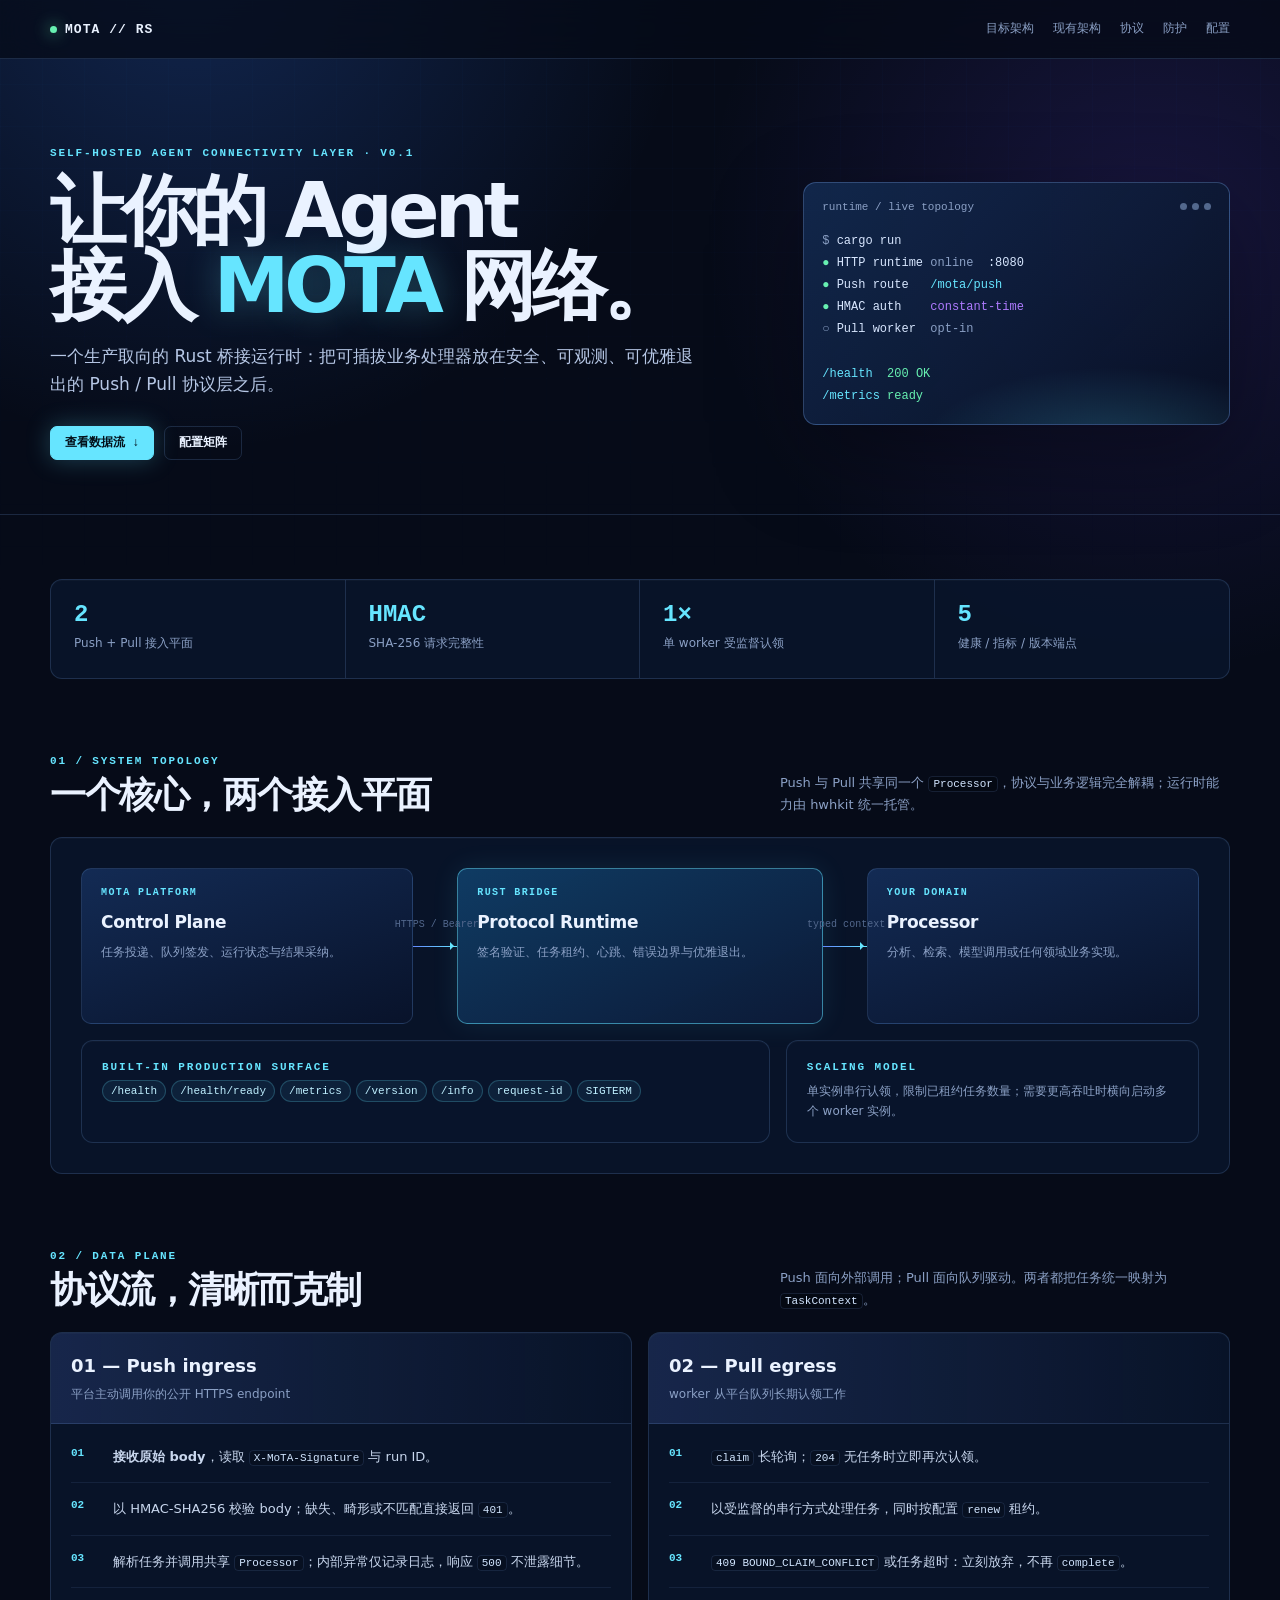
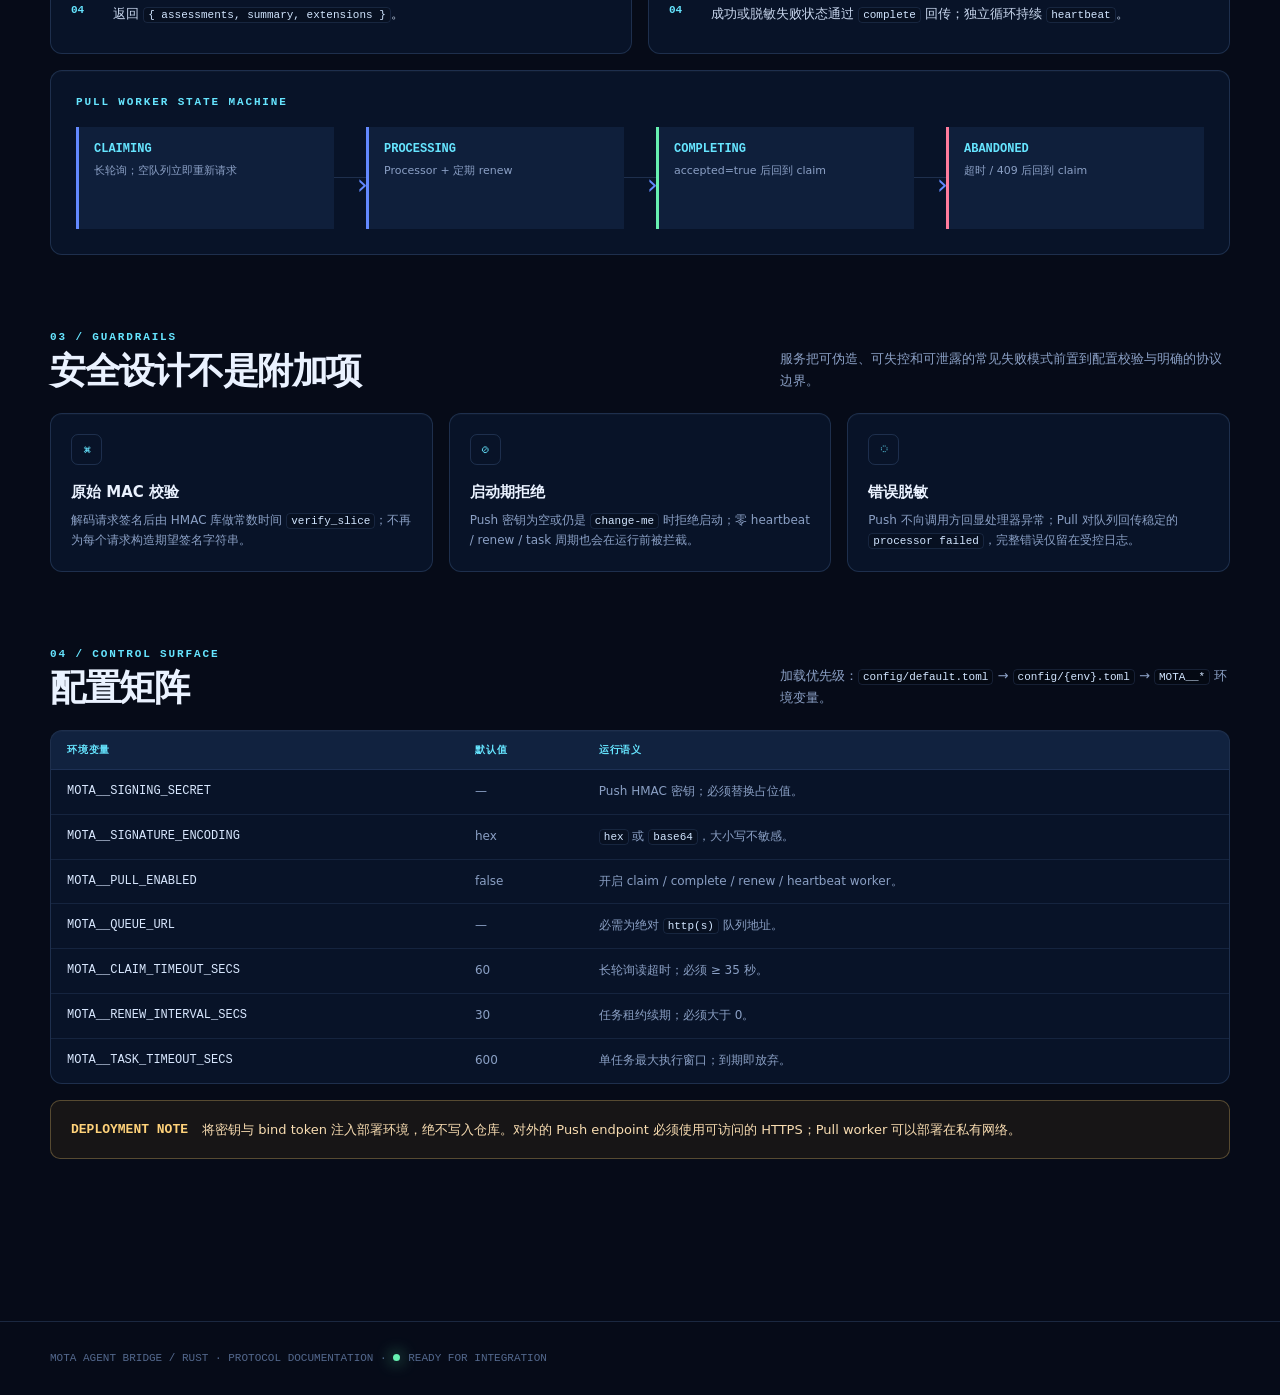
==== doc/index.html @ eec306c1 "Initial commit: mota-agent-server-go port from Rust Complete Go port of mota-agent-server-rs: MOTA p" ====
<!doctype html>
<html lang="zh-CN">
<head>
  <meta charset="utf-8">
  <meta name="viewport" content="width=device-width, initial-scale=1">
  <meta name="theme-color" content="#060b18">
  <title>MOTA Agent Bridge · Rust Runtime</title>
  <style>
    :root { --ink:#eaf2ff; --muted:#8ba0c5; --line:rgba(115,158,225,.20); --cyan:#66e5ff; --blue:#6389ff; --violet:#af7bff; --green:#67f0b1; --amber:#ffd27a; --danger:#ff7b9c; --panel:rgba(10,22,46,.78); }
    * { box-sizing:border-box; } html { scroll-behavior:smooth; }
    body { margin:0; color:var(--ink); background:#060b18; font:15px/1.65 Inter,ui-sans-serif,system-ui,-apple-system,BlinkMacSystemFont,"PingFang SC","Microsoft YaHei",sans-serif; overflow-x:hidden; }
    body::before { content:""; position:fixed; inset:0; z-index:-2; background:radial-gradient(circle at 15% -5%,rgba(54,124,255,.24),transparent 31rem),radial-gradient(circle at 90% 25%,rgba(114,74,255,.16),transparent 28rem),#060b18; }
    body::after { content:""; position:fixed; inset:0; z-index:-1; opacity:.32; pointer-events:none; background-image:linear-gradient(rgba(89,151,255,.08) 1px,transparent 1px),linear-gradient(90deg,rgba(89,151,255,.08) 1px,transparent 1px); background-size:42px 42px; mask-image:linear-gradient(to bottom,black,transparent 76%); }
    .wrap { width:min(1180px,calc(100% - 40px)); margin:auto; } a { color:inherit; } .eyebrow { color:var(--cyan); font:700 11px/1.2 ui-monospace,SFMono-Regular,Menlo,monospace; letter-spacing:.17em; text-transform:uppercase; }
    .dot { display:inline-block; width:7px; height:7px; margin-right:8px; border-radius:50%; background:var(--green); box-shadow:0 0 16px var(--green); }
    nav { position:sticky; z-index:8; top:0; background:rgba(6,11,24,.76); backdrop-filter:blur(18px); border-bottom:1px solid var(--line); } nav .wrap { min-height:58px; display:flex; align-items:center; justify-content:space-between; gap:20px; }
    .brand { font:800 13px/1 ui-monospace,SFMono-Regular,Menlo,monospace; letter-spacing:.08em; text-decoration:none; } .nav-links { display:flex; gap:19px; color:var(--muted); font-size:12px; } .nav-links a { text-decoration:none; } .nav-links a:hover { color:var(--cyan); }
    header { padding:88px 0 54px; border-bottom:1px solid var(--line); } .hero { display:grid; grid-template-columns:1.25fr .75fr; gap:42px; align-items:center; }
    h1 { margin:13px 0 18px; max-width:770px; font-size:clamp(42px,6.3vw,76px); line-height:.99; letter-spacing:-.065em; } h1 em { font-style:normal; color:var(--cyan); text-shadow:0 0 34px rgba(102,229,255,.28); }
    .lede { max-width:650px; margin:0; color:#b6c7e5; font-size:17px; } .hero-actions { display:flex; flex-wrap:wrap; gap:10px; margin-top:28px; }
    .button { border:1px solid var(--line); border-radius:7px; padding:10px 14px; font:700 12px/1 ui-monospace,monospace; text-decoration:none; } .button.primary { color:#03101a; background:var(--cyan); border-color:var(--cyan); box-shadow:0 0 25px rgba(102,229,255,.26); }
    .terminal { position:relative; padding:18px 18px 15px; overflow:hidden; background:linear-gradient(135deg,rgba(19,43,82,.86),rgba(8,16,35,.84)); border:1px solid rgba(126,178,255,.31); border-radius:13px; box-shadow:0 30px 90px rgba(0,0,0,.35); } .terminal::after { content:""; position:absolute; inset:auto -20% -45% 25%; height:170px; background:radial-gradient(ellipse,rgba(80,224,255,.20),transparent 67%); }
    .term-head { display:flex; justify-content:space-between; color:var(--muted); font:11px ui-monospace,monospace; } .lights i { display:inline-block; width:7px; height:7px; margin-left:5px; border-radius:50%; background:#53688d; }
    pre { position:relative; z-index:1; margin:17px 0 2px; overflow:auto; color:#d8e7ff; font:12px/1.85 ui-monospace,SFMono-Regular,Menlo,Consolas,monospace; } .cyan{color:var(--cyan)} .green{color:var(--green)} .violet{color:var(--violet)} .muted{color:var(--muted)}
    main { padding:64px 0 86px; } section { scroll-margin-top:85px; margin-bottom:76px; } .section-head { display:flex; align-items:end; justify-content:space-between; gap:20px; margin-bottom:22px; } h2 { margin:7px 0 0; font-size:clamp(25px,3vw,36px); letter-spacing:-.04em; line-height:1.12; } .section-head p { max-width:450px; margin:0; color:var(--muted); font-size:13px; }
    .panel { background:var(--panel); border:1px solid var(--line); border-radius:12px; box-shadow:inset 0 1px rgba(255,255,255,.025); } .stats { display:grid; grid-template-columns:repeat(4,1fr); overflow:hidden; } .stat { padding:23px; border-right:1px solid var(--line); } .stat:last-child{border:0} .stat b { display:block; margin-bottom:3px; font:750 24px/1 ui-monospace,monospace; color:var(--cyan); } .stat span { color:var(--muted); font-size:12px; }
    .topology { padding:30px; } .topology-grid { display:grid; grid-template-columns:1fr 44px 1.1fr 44px 1fr; align-items:center; } .node { min-height:156px; padding:19px; border:1px solid var(--line); border-radius:10px; background:linear-gradient(160deg,rgba(26,58,109,.65),rgba(10,21,45,.65)); } .node.core { border-color:rgba(102,229,255,.48); background:linear-gradient(155deg,rgba(20,83,132,.65),rgba(14,29,62,.7)); box-shadow:0 0 28px rgba(102,229,255,.09); } .node-label { color:var(--cyan); font:700 10px/1 ui-monospace,monospace; letter-spacing:.14em; } .node h3 { margin:10px 0 7px; font-size:17px; letter-spacing:-.02em; } .node p { margin:0; color:var(--muted); font-size:12px; }
    .flow { position:relative; height:1px; background:linear-gradient(to right,var(--blue),var(--cyan)); } .flow::after { content:""; position:absolute; right:-1px; top:-4px; border:4px solid transparent; border-left-color:var(--cyan); } .flow small { position:absolute; top:-27px; width:180px; text-align:center; transform:translateX(-37%); color:#53688d; font:10px ui-monospace,monospace; }
    .runtime { display:grid; grid-template-columns:1.25fr .75fr; gap:16px; margin-top:16px; } .runtime .panel { padding:20px; } .chip { display:inline-block; margin:6px 5px 0 0; border:1px solid rgba(102,229,255,.22); border-radius:100px; padding:4px 8px; color:#bfefff; background:rgba(53,127,160,.13); font:11px ui-monospace,monospace; }
    .protocol-grid { display:grid; grid-template-columns:repeat(2,1fr); gap:16px; } .protocol { overflow:hidden; } .protocol-header { padding:18px 20px; border-bottom:1px solid var(--line); background:linear-gradient(90deg,rgba(99,137,255,.16),transparent); } .protocol-header h3 { margin:0; font-size:18px; } .protocol-header p { margin:4px 0 0; color:var(--muted); font-size:12px; } .steps { margin:0; padding:7px 20px 13px; list-style:none; counter-reset:item; } .steps li { position:relative; padding:15px 0 15px 42px; border-bottom:1px solid rgba(115,158,225,.11); color:#c9d7ee; font-size:13px; } .steps li:last-child{border-bottom:0} .steps li::before { content:counter(item,decimal-leading-zero); counter-increment:item; position:absolute; left:0; top:16px; color:var(--cyan); font:700 11px ui-monospace,monospace; }
    code { border:1px solid rgba(115,158,225,.16); border-radius:4px; padding:1px 4px; color:#d2e6ff; background:rgba(0,0,0,.18); font:11px ui-monospace,monospace; }
    .state-board { padding:25px; } .state-track { display:grid; grid-template-columns:1fr 32px 1fr 32px 1fr 32px 1fr; align-items:center; } .state { min-height:102px; padding:15px; border-left:3px solid var(--blue); background:rgba(25,46,83,.46); } .state.danger{border-color:var(--danger)} .state.success{border-color:var(--green)} .state b { display:block; font:700 12px ui-monospace,monospace; color:var(--cyan); } .state span { display:block; margin-top:6px; color:var(--muted); font-size:11px; } .state-arrow { height:1px; background:var(--line); position:relative; } .state-arrow::after { content:"›"; position:absolute; right:-2px; top:-15px; color:var(--blue); font-size:28px; }
    .security { display:grid; grid-template-columns:repeat(3,1fr); gap:16px; } .security .panel{padding:20px} .icon { width:31px; height:31px; display:grid; place-items:center; margin-bottom:15px; border:1px solid var(--line); border-radius:7px; color:var(--cyan); font:15px ui-monospace,monospace; } .security h3 { margin:0 0 6px; font-size:15px; } .security p { margin:0; color:var(--muted); font-size:12px; }
    .config { overflow:hidden; } table { width:100%; border-collapse:collapse; font-size:12px; } th { color:var(--cyan); background:rgba(79,128,219,.13); font:700 10px ui-monospace,monospace; letter-spacing:.08em; text-align:left; } th,td { padding:12px 16px; border-bottom:1px solid rgba(115,158,225,.12); vertical-align:top; } td { color:var(--muted); } td:first-child { color:#d9e8ff; font-family:ui-monospace,monospace; } tr:last-child td{border-bottom:0}
    .callout { display:flex; gap:14px; padding:18px 20px; border:1px solid rgba(255,210,122,.28); border-radius:10px; color:#f9ddb2; background:rgba(122,81,16,.15); font-size:13px; } .callout b { color:var(--amber); font-family:ui-monospace,monospace; white-space:nowrap; } footer { padding:30px 0; border-top:1px solid var(--line); color:#53688d; font:11px ui-monospace,monospace; }
    @media (max-width:760px) { .wrap{width:min(100% - 28px,1180px)} .nav-links{display:none} header{padding:60px 0 42px} .hero,.runtime,.protocol-grid{grid-template-columns:1fr} .stats{grid-template-columns:1fr 1fr} .stat:nth-child(2){border-right:0}.stat:nth-child(-n+2){border-bottom:1px solid var(--line)} .topology-grid{grid-template-columns:1fr;gap:20px}.flow{width:1px;height:25px;margin:-20px auto;background:linear-gradient(var(--blue),var(--cyan))}.flow::after{top:auto;bottom:-1px;right:-4px;border:4px solid transparent;border-top-color:var(--cyan)}.flow small{display:none}.state-track{grid-template-columns:1fr;gap:9px}.state-arrow{width:1px;height:20px;margin:-9px auto}.state-arrow::after{right:-8px;top:7px;transform:rotate(90deg)}.security{grid-template-columns:1fr}.section-head{display:block}.section-head p{margin-top:12px}.config{overflow-x:auto}table{min-width:720px} }
  </style>
</head>
<body>
  <nav><div class="wrap"><a class="brand" href="#top"><span class="dot"></span>MOTA // RS</a><div class="nav-links"><a href="architecture.html">目标架构</a><a href="#architecture">现有架构</a><a href="#protocol">协议</a><a href="#security">防护</a><a href="#config">配置</a></div></div></nav>
  <header id="top"><div class="wrap hero">
    <div><div class="eyebrow">Self-hosted agent connectivity layer · v0.1</div><h1>让你的 Agent<br>接入 <em>MOTA</em> 网络。</h1><p class="lede">一个生产取向的 Rust 桥接运行时：把可插拔业务处理器放在安全、可观测、可优雅退出的 Push / Pull 协议层之后。</p><div class="hero-actions"><a class="button primary" href="#protocol">查看数据流 ↓</a><a class="button" href="#config">配置矩阵</a></div></div>
    <aside class="terminal"><div class="term-head"><span>runtime / live topology</span><span class="lights"><i></i><i></i><i></i></span></div><pre><span class="muted">$</span> cargo run
<span class="green">●</span> HTTP runtime <span class="muted">online</span>  :8080
<span class="green">●</span> Push route   <span class="cyan">/mota/push</span>
<span class="green">●</span> HMAC auth    <span class="violet">constant-time</span>
<span class="muted">○</span> Pull worker  <span class="muted">opt-in</span>

<span class="cyan">/health</span>  <span class="green">200 OK</span>
<span class="cyan">/metrics</span> <span class="green">ready</span></pre></aside>
  </div></header>
  <main class="wrap">
    <section aria-label="Runtime facts"><div class="panel stats"><div class="stat"><b>2</b><span>Push + Pull 接入平面</span></div><div class="stat"><b>HMAC</b><span>SHA-256 请求完整性</span></div><div class="stat"><b>1×</b><span>单 worker 受监督认领</span></div><div class="stat"><b>5</b><span>健康 / 指标 / 版本端点</span></div></div></section>
    <section id="architecture"><div class="section-head"><div><div class="eyebrow">01 / System topology</div><h2>一个核心，两个接入平面</h2></div><p>Push 与 Pull 共享同一个 <code>Processor</code>，协议与业务逻辑完全解耦；运行时能力由 hwhkit 统一托管。</p></div>
      <div class="panel topology"><div class="topology-grid">
        <div class="node"><div class="node-label">MOTA PLATFORM</div><h3>Control Plane</h3><p>任务投递、队列签发、运行状态与结果采纳。</p></div><div class="flow"><small>HTTPS / Bearer</small></div>
        <div class="node core"><div class="node-label">RUST BRIDGE</div><h3>Protocol Runtime</h3><p>签名验证、任务租约、心跳、错误边界与优雅退出。</p></div><div class="flow"><small>typed context</small></div>
        <div class="node"><div class="node-label">YOUR DOMAIN</div><h3>Processor</h3><p>分析、检索、模型调用或任何领域业务实现。</p></div>
      </div><div class="runtime"><div class="panel"><div class="eyebrow">Built-in production surface</div><div><span class="chip">/health</span><span class="chip">/health/ready</span><span class="chip">/metrics</span><span class="chip">/version</span><span class="chip">/info</span><span class="chip">request-id</span><span class="chip">SIGTERM</span></div></div><div class="panel"><div class="eyebrow">Scaling model</div><p style="margin:8px 0 0;color:var(--muted);font-size:12px">单实例串行认领，限制已租约任务数量；需要更高吞吐时横向启动多个 worker 实例。</p></div></div>
      </div>
    </section>
    <section id="protocol"><div class="section-head"><div><div class="eyebrow">02 / Data plane</div><h2>协议流，清晰而克制</h2></div><p>Push 面向外部调用；Pull 面向队列驱动。两者都把任务统一映射为 <code>TaskContext</code>。</p></div>
      <div class="protocol-grid"><article class="panel protocol"><div class="protocol-header"><h3>01 — Push ingress</h3><p>平台主动调用你的公开 HTTPS endpoint</p></div><ol class="steps"><li><b>接收原始 body</b>，读取 <code>X-MoTA-Signature</code> 与 run ID。</li><li>以 HMAC-SHA256 校验 body；缺失、畸形或不匹配直接返回 <code>401</code>。</li><li>解析任务并调用共享 <code>Processor</code>；内部异常仅记录日志，响应 <code>500</code> 不泄露细节。</li><li>返回 <code>{ assessments, summary, extensions }</code>。</li></ol></article>
      <article class="panel protocol"><div class="protocol-header"><h3>02 — Pull egress</h3><p>worker 从平台队列长期认领工作</p></div><ol class="steps"><li><code>claim</code> 长轮询；<code>204</code> 无任务时立即再次认领。</li><li>以受监督的串行方式处理任务，同时按配置 <code>renew</code> 租约。</li><li><code>409 BOUND_CLAIM_CONFLICT</code> 或任务超时：立刻放弃，不再 <code>complete</code>。</li><li>成功或脱敏失败状态通过 <code>complete</code> 回传；独立循环持续 <code>heartbeat</code>。</li></ol></article></div>
      <div class="panel state-board" style="margin-top:16px"><div class="eyebrow" style="margin-bottom:18px">Pull worker state machine</div><div class="state-track"><div class="state"><b>CLAIMING</b><span>长轮询；空队列立即重新请求</span></div><div class="state-arrow"></div><div class="state"><b>PROCESSING</b><span>Processor + 定期 renew</span></div><div class="state-arrow"></div><div class="state success"><b>COMPLETING</b><span>accepted=true 后回到 claim</span></div><div class="state-arrow"></div><div class="state danger"><b>ABANDONED</b><span>超时 / 409 后回到 claim</span></div></div></div>
    </section>
    <section id="security"><div class="section-head"><div><div class="eyebrow">03 / Guardrails</div><h2>安全设计不是附加项</h2></div><p>服务把可伪造、可失控和可泄露的常见失败模式前置到配置校验与明确的协议边界。</p></div><div class="security"><article class="panel"><div class="icon">⌘</div><h3>原始 MAC 校验</h3><p>解码请求签名后由 HMAC 库做常数时间 <code>verify_slice</code>；不再为每个请求构造期望签名字符串。</p></article><article class="panel"><div class="icon">⊘</div><h3>启动期拒绝</h3><p>Push 密钥为空或仍是 <code>change-me</code> 时拒绝启动；零 heartbeat / renew / task 周期也会在运行前被拦截。</p></article><article class="panel"><div class="icon">◌</div><h3>错误脱敏</h3><p>Push 不向调用方回显处理器异常；Pull 对队列回传稳定的 <code>processor failed</code>，完整错误仅留在受控日志。</p></article></div></section>
    <section id="config"><div class="section-head"><div><div class="eyebrow">04 / Control surface</div><h2>配置矩阵</h2></div><p>加载优先级：<code>config/default.toml</code> → <code>config/{env}.toml</code> → <code>MOTA__*</code> 环境变量。</p></div><div class="panel config"><table><thead><tr><th>环境变量</th><th>默认值</th><th>运行语义</th></tr></thead><tbody><tr><td>MOTA__SIGNING_SECRET</td><td>—</td><td>Push HMAC 密钥；必须替换占位值。</td></tr><tr><td>MOTA__SIGNATURE_ENCODING</td><td>hex</td><td><code>hex</code> 或 <code>base64</code>，大小写不敏感。</td></tr><tr><td>MOTA__PULL_ENABLED</td><td>false</td><td>开启 claim / complete / renew / heartbeat worker。</td></tr><tr><td>MOTA__QUEUE_URL</td><td>—</td><td>必需为绝对 <code>http(s)</code> 队列地址。</td></tr><tr><td>MOTA__CLAIM_TIMEOUT_SECS</td><td>60</td><td>长轮询读超时；必须 ≥ 35 秒。</td></tr><tr><td>MOTA__RENEW_INTERVAL_SECS</td><td>30</td><td>任务租约续期；必须大于 0。</td></tr><tr><td>MOTA__TASK_TIMEOUT_SECS</td><td>600</td><td>单任务最大执行窗口；到期即放弃。</td></tr></tbody></table></div><div class="callout" style="margin-top:16px"><b>DEPLOYMENT NOTE</b><span>将密钥与 bind token 注入部署环境，绝不写入仓库。对外的 Push endpoint 必须使用可访问的 HTTPS；Pull worker 可以部署在私有网络。</span></div></section>
  </main>
  <footer><div class="wrap">MOTA AGENT BRIDGE / RUST · PROTOCOL DOCUMENTATION · <span class="dot"></span>READY FOR INTEGRATION</div></footer>
</body>
</html>
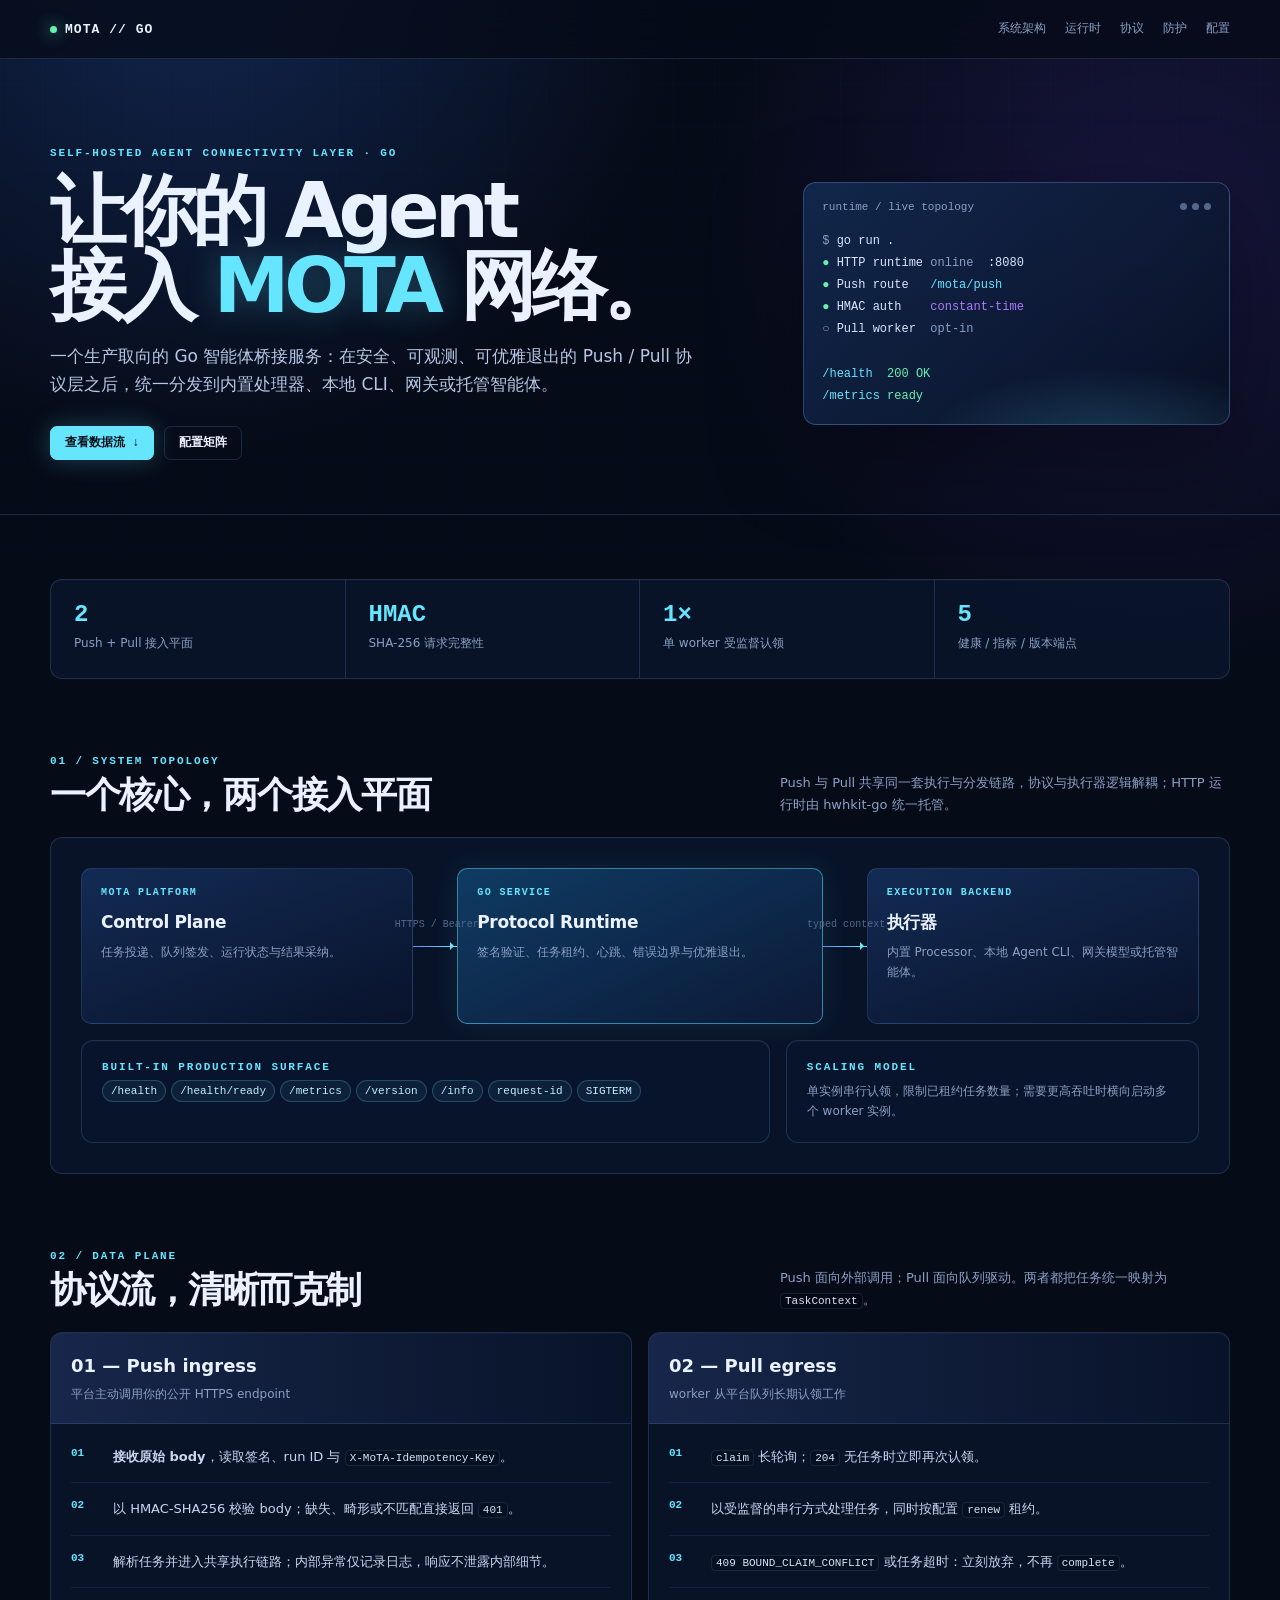
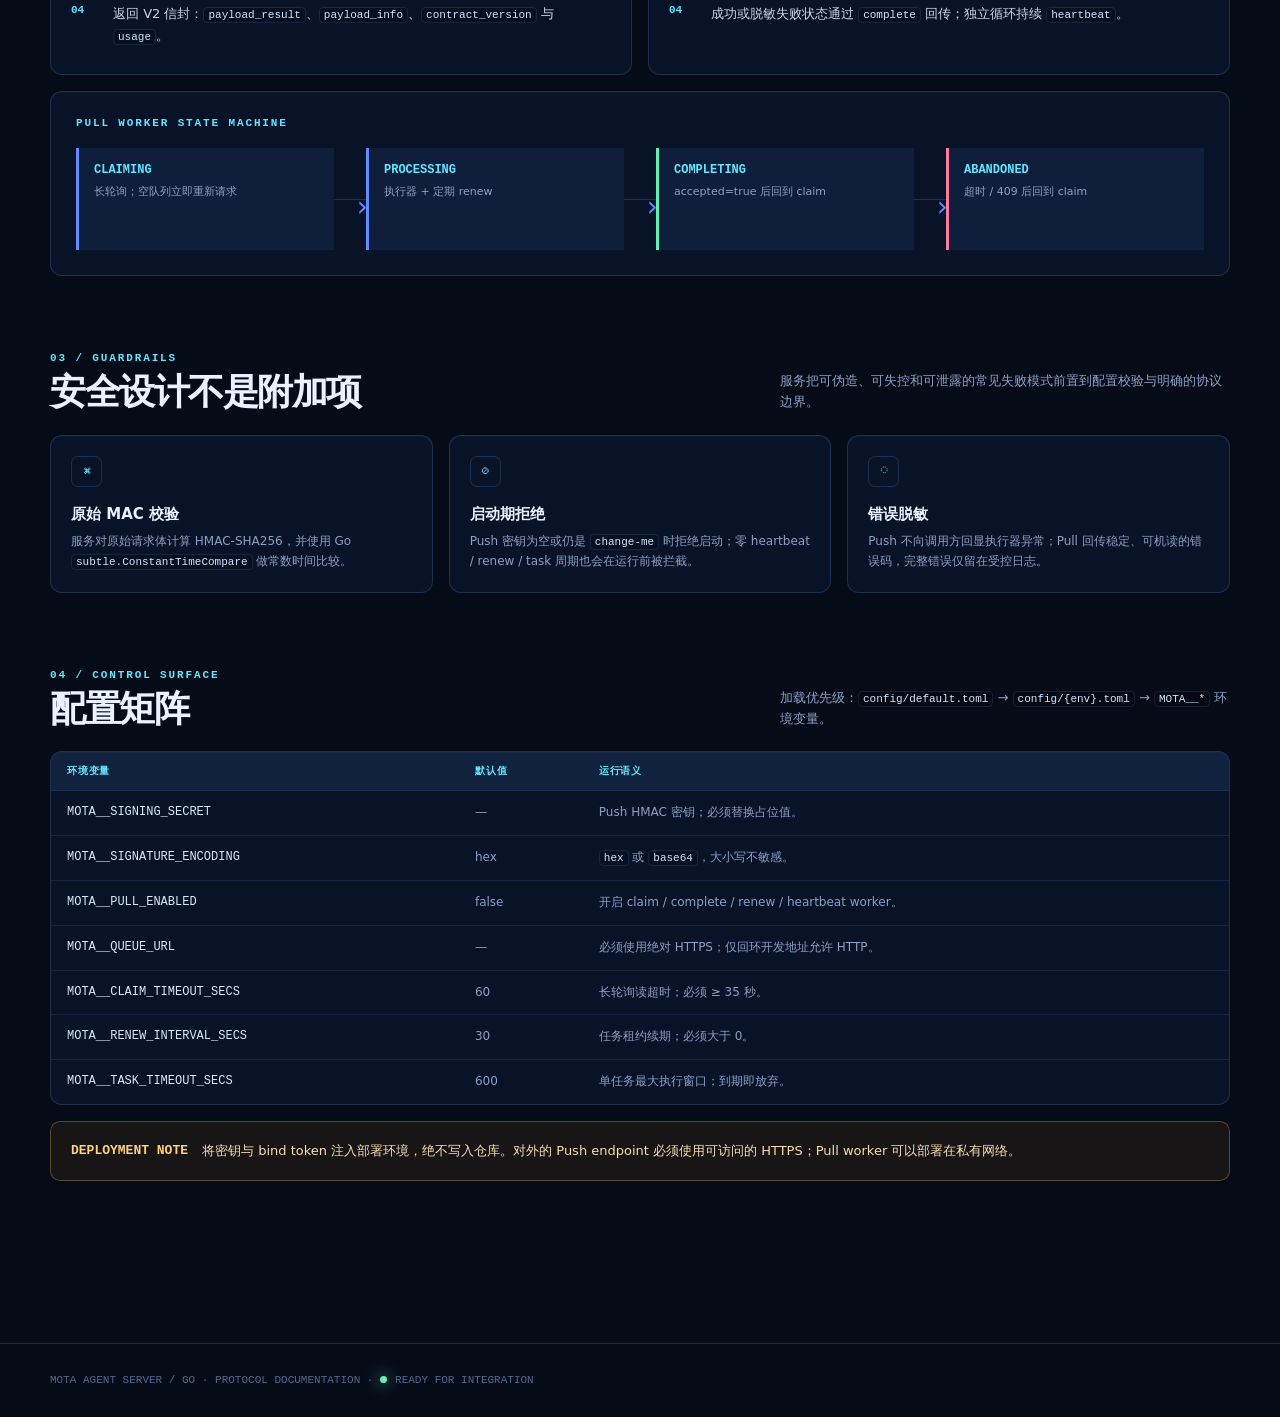
==== commit c66421eb: "fix: harden callbacks, hot reload, and release workflows Protect callback delivery and idempotent re" ====
--- a/doc/index.html
+++ b/doc/index.html
@@ -4,7 +4,7 @@
   <meta charset="utf-8">
   <meta name="viewport" content="width=device-width, initial-scale=1">
   <meta name="theme-color" content="#060b18">
-  <title>MOTA Agent Bridge · Rust Runtime</title>
+  <title>MOTA Agent Server · Go Runtime</title>
   <style>
     :root { --ink:#eaf2ff; --muted:#8ba0c5; --line:rgba(115,158,225,.20); --cyan:#66e5ff; --blue:#6389ff; --violet:#af7bff; --green:#67f0b1; --amber:#ffd27a; --danger:#ff7b9c; --panel:rgba(10,22,46,.78); }
     * { box-sizing:border-box; } html { scroll-behavior:smooth; }
@@ -37,10 +37,10 @@
   </style>
 </head>
 <body>
-  <nav><div class="wrap"><a class="brand" href="#top"><span class="dot"></span>MOTA // RS</a><div class="nav-links"><a href="architecture.html">目标架构</a><a href="#architecture">现有架构</a><a href="#protocol">协议</a><a href="#security">防护</a><a href="#config">配置</a></div></div></nav>
+  <nav><div class="wrap"><a class="brand" href="#top"><span class="dot"></span>MOTA // GO</a><div class="nav-links"><a href="architecture.html">系统架构</a><a href="#architecture">运行时</a><a href="#protocol">协议</a><a href="#security">防护</a><a href="#config">配置</a></div></div></nav>
   <header id="top"><div class="wrap hero">
-    <div><div class="eyebrow">Self-hosted agent connectivity layer · v0.1</div><h1>让你的 Agent<br>接入 <em>MOTA</em> 网络。</h1><p class="lede">一个生产取向的 Rust 桥接运行时：把可插拔业务处理器放在安全、可观测、可优雅退出的 Push / Pull 协议层之后。</p><div class="hero-actions"><a class="button primary" href="#protocol">查看数据流 ↓</a><a class="button" href="#config">配置矩阵</a></div></div>
-    <aside class="terminal"><div class="term-head"><span>runtime / live topology</span><span class="lights"><i></i><i></i><i></i></span></div><pre><span class="muted">$</span> cargo run
+    <div><div class="eyebrow">Self-hosted agent connectivity layer · Go</div><h1>让你的 Agent<br>接入 <em>MOTA</em> 网络。</h1><p class="lede">一个生产取向的 Go 智能体桥接服务：在安全、可观测、可优雅退出的 Push / Pull 协议层之后，统一分发到内置处理器、本地 CLI、网关或托管智能体。</p><div class="hero-actions"><a class="button primary" href="#protocol">查看数据流 ↓</a><a class="button" href="#config">配置矩阵</a></div></div>
+    <aside class="terminal"><div class="term-head"><span>runtime / live topology</span><span class="lights"><i></i><i></i><i></i></span></div><pre><span class="muted">$</span> go run .
 <span class="green">●</span> HTTP runtime <span class="muted">online</span>  :8080
 <span class="green">●</span> Push route   <span class="cyan">/mota/push</span>
 <span class="green">●</span> HMAC auth    <span class="violet">constant-time</span>
@@ -51,22 +51,22 @@
   </div></header>
   <main class="wrap">
     <section aria-label="Runtime facts"><div class="panel stats"><div class="stat"><b>2</b><span>Push + Pull 接入平面</span></div><div class="stat"><b>HMAC</b><span>SHA-256 请求完整性</span></div><div class="stat"><b>1×</b><span>单 worker 受监督认领</span></div><div class="stat"><b>5</b><span>健康 / 指标 / 版本端点</span></div></div></section>
-    <section id="architecture"><div class="section-head"><div><div class="eyebrow">01 / System topology</div><h2>一个核心，两个接入平面</h2></div><p>Push 与 Pull 共享同一个 <code>Processor</code>，协议与业务逻辑完全解耦；运行时能力由 hwhkit 统一托管。</p></div>
+    <section id="architecture"><div class="section-head"><div><div class="eyebrow">01 / System topology</div><h2>一个核心，两个接入平面</h2></div><p>Push 与 Pull 共享同一套执行与分发链路，协议与执行器逻辑解耦；HTTP 运行时由 hwhkit-go 统一托管。</p></div>
       <div class="panel topology"><div class="topology-grid">
         <div class="node"><div class="node-label">MOTA PLATFORM</div><h3>Control Plane</h3><p>任务投递、队列签发、运行状态与结果采纳。</p></div><div class="flow"><small>HTTPS / Bearer</small></div>
-        <div class="node core"><div class="node-label">RUST BRIDGE</div><h3>Protocol Runtime</h3><p>签名验证、任务租约、心跳、错误边界与优雅退出。</p></div><div class="flow"><small>typed context</small></div>
-        <div class="node"><div class="node-label">YOUR DOMAIN</div><h3>Processor</h3><p>分析、检索、模型调用或任何领域业务实现。</p></div>
+        <div class="node core"><div class="node-label">GO SERVICE</div><h3>Protocol Runtime</h3><p>签名验证、任务租约、心跳、错误边界与优雅退出。</p></div><div class="flow"><small>typed context</small></div>
+        <div class="node"><div class="node-label">EXECUTION BACKEND</div><h3>执行器</h3><p>内置 Processor、本地 Agent CLI、网关模型或托管智能体。</p></div>
       </div><div class="runtime"><div class="panel"><div class="eyebrow">Built-in production surface</div><div><span class="chip">/health</span><span class="chip">/health/ready</span><span class="chip">/metrics</span><span class="chip">/version</span><span class="chip">/info</span><span class="chip">request-id</span><span class="chip">SIGTERM</span></div></div><div class="panel"><div class="eyebrow">Scaling model</div><p style="margin:8px 0 0;color:var(--muted);font-size:12px">单实例串行认领，限制已租约任务数量；需要更高吞吐时横向启动多个 worker 实例。</p></div></div>
       </div>
     </section>
     <section id="protocol"><div class="section-head"><div><div class="eyebrow">02 / Data plane</div><h2>协议流，清晰而克制</h2></div><p>Push 面向外部调用；Pull 面向队列驱动。两者都把任务统一映射为 <code>TaskContext</code>。</p></div>
-      <div class="protocol-grid"><article class="panel protocol"><div class="protocol-header"><h3>01 — Push ingress</h3><p>平台主动调用你的公开 HTTPS endpoint</p></div><ol class="steps"><li><b>接收原始 body</b>，读取 <code>X-MoTA-Signature</code> 与 run ID。</li><li>以 HMAC-SHA256 校验 body；缺失、畸形或不匹配直接返回 <code>401</code>。</li><li>解析任务并调用共享 <code>Processor</code>；内部异常仅记录日志，响应 <code>500</code> 不泄露细节。</li><li>返回 <code>{ assessments, summary, extensions }</code>。</li></ol></article>
+      <div class="protocol-grid"><article class="panel protocol"><div class="protocol-header"><h3>01 — Push ingress</h3><p>平台主动调用你的公开 HTTPS endpoint</p></div><ol class="steps"><li><b>接收原始 body</b>，读取签名、run ID 与 <code>X-MoTA-Idempotency-Key</code>。</li><li>以 HMAC-SHA256 校验 body；缺失、畸形或不匹配直接返回 <code>401</code>。</li><li>解析任务并进入共享执行链路；内部异常仅记录日志，响应不泄露内部细节。</li><li>返回 V2 信封：<code>payload_result</code>、<code>payload_info</code>、<code>contract_version</code> 与 <code>usage</code>。</li></ol></article>
       <article class="panel protocol"><div class="protocol-header"><h3>02 — Pull egress</h3><p>worker 从平台队列长期认领工作</p></div><ol class="steps"><li><code>claim</code> 长轮询；<code>204</code> 无任务时立即再次认领。</li><li>以受监督的串行方式处理任务，同时按配置 <code>renew</code> 租约。</li><li><code>409 BOUND_CLAIM_CONFLICT</code> 或任务超时：立刻放弃，不再 <code>complete</code>。</li><li>成功或脱敏失败状态通过 <code>complete</code> 回传；独立循环持续 <code>heartbeat</code>。</li></ol></article></div>
-      <div class="panel state-board" style="margin-top:16px"><div class="eyebrow" style="margin-bottom:18px">Pull worker state machine</div><div class="state-track"><div class="state"><b>CLAIMING</b><span>长轮询；空队列立即重新请求</span></div><div class="state-arrow"></div><div class="state"><b>PROCESSING</b><span>Processor + 定期 renew</span></div><div class="state-arrow"></div><div class="state success"><b>COMPLETING</b><span>accepted=true 后回到 claim</span></div><div class="state-arrow"></div><div class="state danger"><b>ABANDONED</b><span>超时 / 409 后回到 claim</span></div></div></div>
+      <div class="panel state-board" style="margin-top:16px"><div class="eyebrow" style="margin-bottom:18px">Pull worker state machine</div><div class="state-track"><div class="state"><b>CLAIMING</b><span>长轮询；空队列立即重新请求</span></div><div class="state-arrow"></div><div class="state"><b>PROCESSING</b><span>执行器 + 定期 renew</span></div><div class="state-arrow"></div><div class="state success"><b>COMPLETING</b><span>accepted=true 后回到 claim</span></div><div class="state-arrow"></div><div class="state danger"><b>ABANDONED</b><span>超时 / 409 后回到 claim</span></div></div></div>
     </section>
-    <section id="security"><div class="section-head"><div><div class="eyebrow">03 / Guardrails</div><h2>安全设计不是附加项</h2></div><p>服务把可伪造、可失控和可泄露的常见失败模式前置到配置校验与明确的协议边界。</p></div><div class="security"><article class="panel"><div class="icon">⌘</div><h3>原始 MAC 校验</h3><p>解码请求签名后由 HMAC 库做常数时间 <code>verify_slice</code>；不再为每个请求构造期望签名字符串。</p></article><article class="panel"><div class="icon">⊘</div><h3>启动期拒绝</h3><p>Push 密钥为空或仍是 <code>change-me</code> 时拒绝启动；零 heartbeat / renew / task 周期也会在运行前被拦截。</p></article><article class="panel"><div class="icon">◌</div><h3>错误脱敏</h3><p>Push 不向调用方回显处理器异常；Pull 对队列回传稳定的 <code>processor failed</code>，完整错误仅留在受控日志。</p></article></div></section>
-    <section id="config"><div class="section-head"><div><div class="eyebrow">04 / Control surface</div><h2>配置矩阵</h2></div><p>加载优先级：<code>config/default.toml</code> → <code>config/{env}.toml</code> → <code>MOTA__*</code> 环境变量。</p></div><div class="panel config"><table><thead><tr><th>环境变量</th><th>默认值</th><th>运行语义</th></tr></thead><tbody><tr><td>MOTA__SIGNING_SECRET</td><td>—</td><td>Push HMAC 密钥；必须替换占位值。</td></tr><tr><td>MOTA__SIGNATURE_ENCODING</td><td>hex</td><td><code>hex</code> 或 <code>base64</code>，大小写不敏感。</td></tr><tr><td>MOTA__PULL_ENABLED</td><td>false</td><td>开启 claim / complete / renew / heartbeat worker。</td></tr><tr><td>MOTA__QUEUE_URL</td><td>—</td><td>必需为绝对 <code>http(s)</code> 队列地址。</td></tr><tr><td>MOTA__CLAIM_TIMEOUT_SECS</td><td>60</td><td>长轮询读超时；必须 ≥ 35 秒。</td></tr><tr><td>MOTA__RENEW_INTERVAL_SECS</td><td>30</td><td>任务租约续期；必须大于 0。</td></tr><tr><td>MOTA__TASK_TIMEOUT_SECS</td><td>600</td><td>单任务最大执行窗口；到期即放弃。</td></tr></tbody></table></div><div class="callout" style="margin-top:16px"><b>DEPLOYMENT NOTE</b><span>将密钥与 bind token 注入部署环境，绝不写入仓库。对外的 Push endpoint 必须使用可访问的 HTTPS；Pull worker 可以部署在私有网络。</span></div></section>
+    <section id="security"><div class="section-head"><div><div class="eyebrow">03 / Guardrails</div><h2>安全设计不是附加项</h2></div><p>服务把可伪造、可失控和可泄露的常见失败模式前置到配置校验与明确的协议边界。</p></div><div class="security"><article class="panel"><div class="icon">⌘</div><h3>原始 MAC 校验</h3><p>服务对原始请求体计算 HMAC-SHA256，并使用 Go <code>subtle.ConstantTimeCompare</code> 做常数时间比较。</p></article><article class="panel"><div class="icon">⊘</div><h3>启动期拒绝</h3><p>Push 密钥为空或仍是 <code>change-me</code> 时拒绝启动；零 heartbeat / renew / task 周期也会在运行前被拦截。</p></article><article class="panel"><div class="icon">◌</div><h3>错误脱敏</h3><p>Push 不向调用方回显执行器异常；Pull 回传稳定、可机读的错误码，完整错误仅留在受控日志。</p></article></div></section>
+    <section id="config"><div class="section-head"><div><div class="eyebrow">04 / Control surface</div><h2>配置矩阵</h2></div><p>加载优先级：<code>config/default.toml</code> → <code>config/{env}.toml</code> → <code>MOTA__*</code> 环境变量。</p></div><div class="panel config"><table><thead><tr><th>环境变量</th><th>默认值</th><th>运行语义</th></tr></thead><tbody><tr><td>MOTA__SIGNING_SECRET</td><td>—</td><td>Push HMAC 密钥；必须替换占位值。</td></tr><tr><td>MOTA__SIGNATURE_ENCODING</td><td>hex</td><td><code>hex</code> 或 <code>base64</code>，大小写不敏感。</td></tr><tr><td>MOTA__PULL_ENABLED</td><td>false</td><td>开启 claim / complete / renew / heartbeat worker。</td></tr><tr><td>MOTA__QUEUE_URL</td><td>—</td><td>必须使用绝对 HTTPS；仅回环开发地址允许 HTTP。</td></tr><tr><td>MOTA__CLAIM_TIMEOUT_SECS</td><td>60</td><td>长轮询读超时；必须 ≥ 35 秒。</td></tr><tr><td>MOTA__RENEW_INTERVAL_SECS</td><td>30</td><td>任务租约续期；必须大于 0。</td></tr><tr><td>MOTA__TASK_TIMEOUT_SECS</td><td>600</td><td>单任务最大执行窗口；到期即放弃。</td></tr></tbody></table></div><div class="callout" style="margin-top:16px"><b>DEPLOYMENT NOTE</b><span>将密钥与 bind token 注入部署环境，绝不写入仓库。对外的 Push endpoint 必须使用可访问的 HTTPS；Pull worker 可以部署在私有网络。</span></div></section>
   </main>
-  <footer><div class="wrap">MOTA AGENT BRIDGE / RUST · PROTOCOL DOCUMENTATION · <span class="dot"></span>READY FOR INTEGRATION</div></footer>
+  <footer><div class="wrap">MOTA AGENT SERVER / GO · PROTOCOL DOCUMENTATION · <span class="dot"></span>READY FOR INTEGRATION</div></footer>
 </body>
 </html>
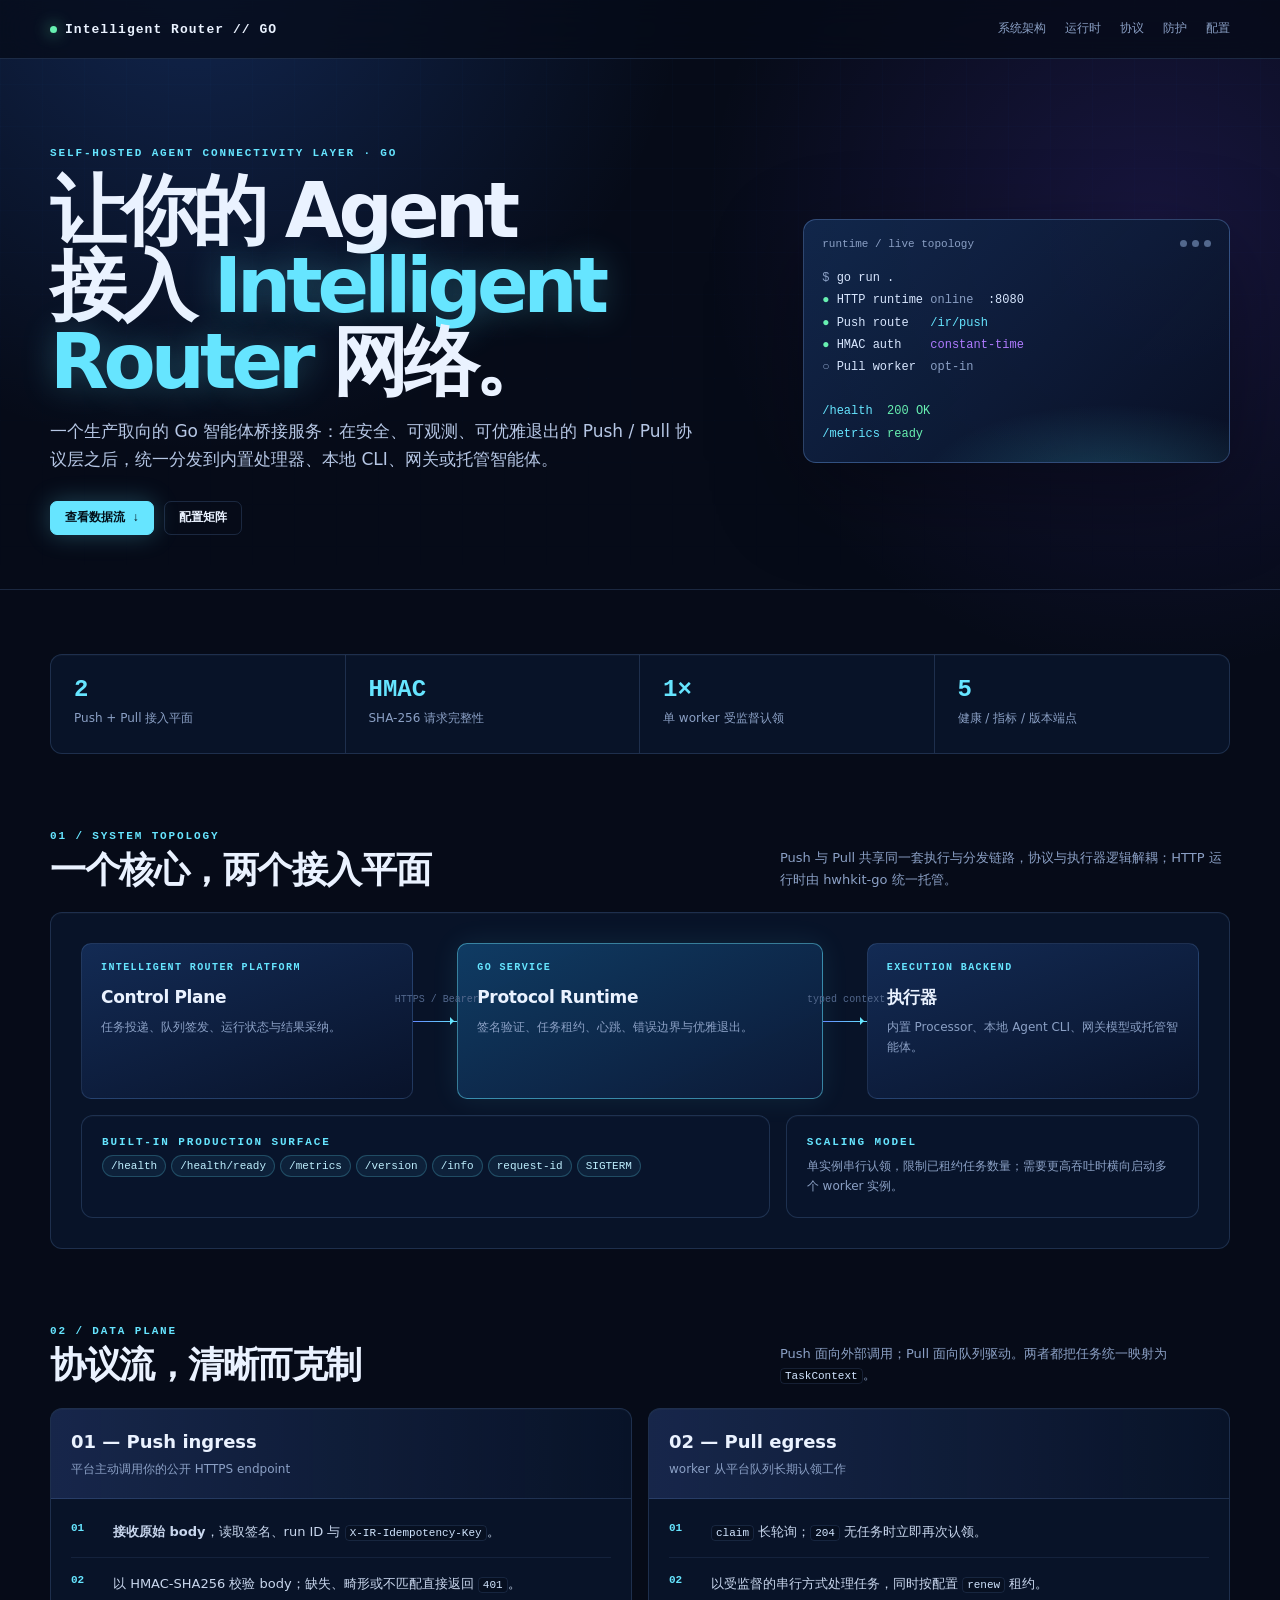
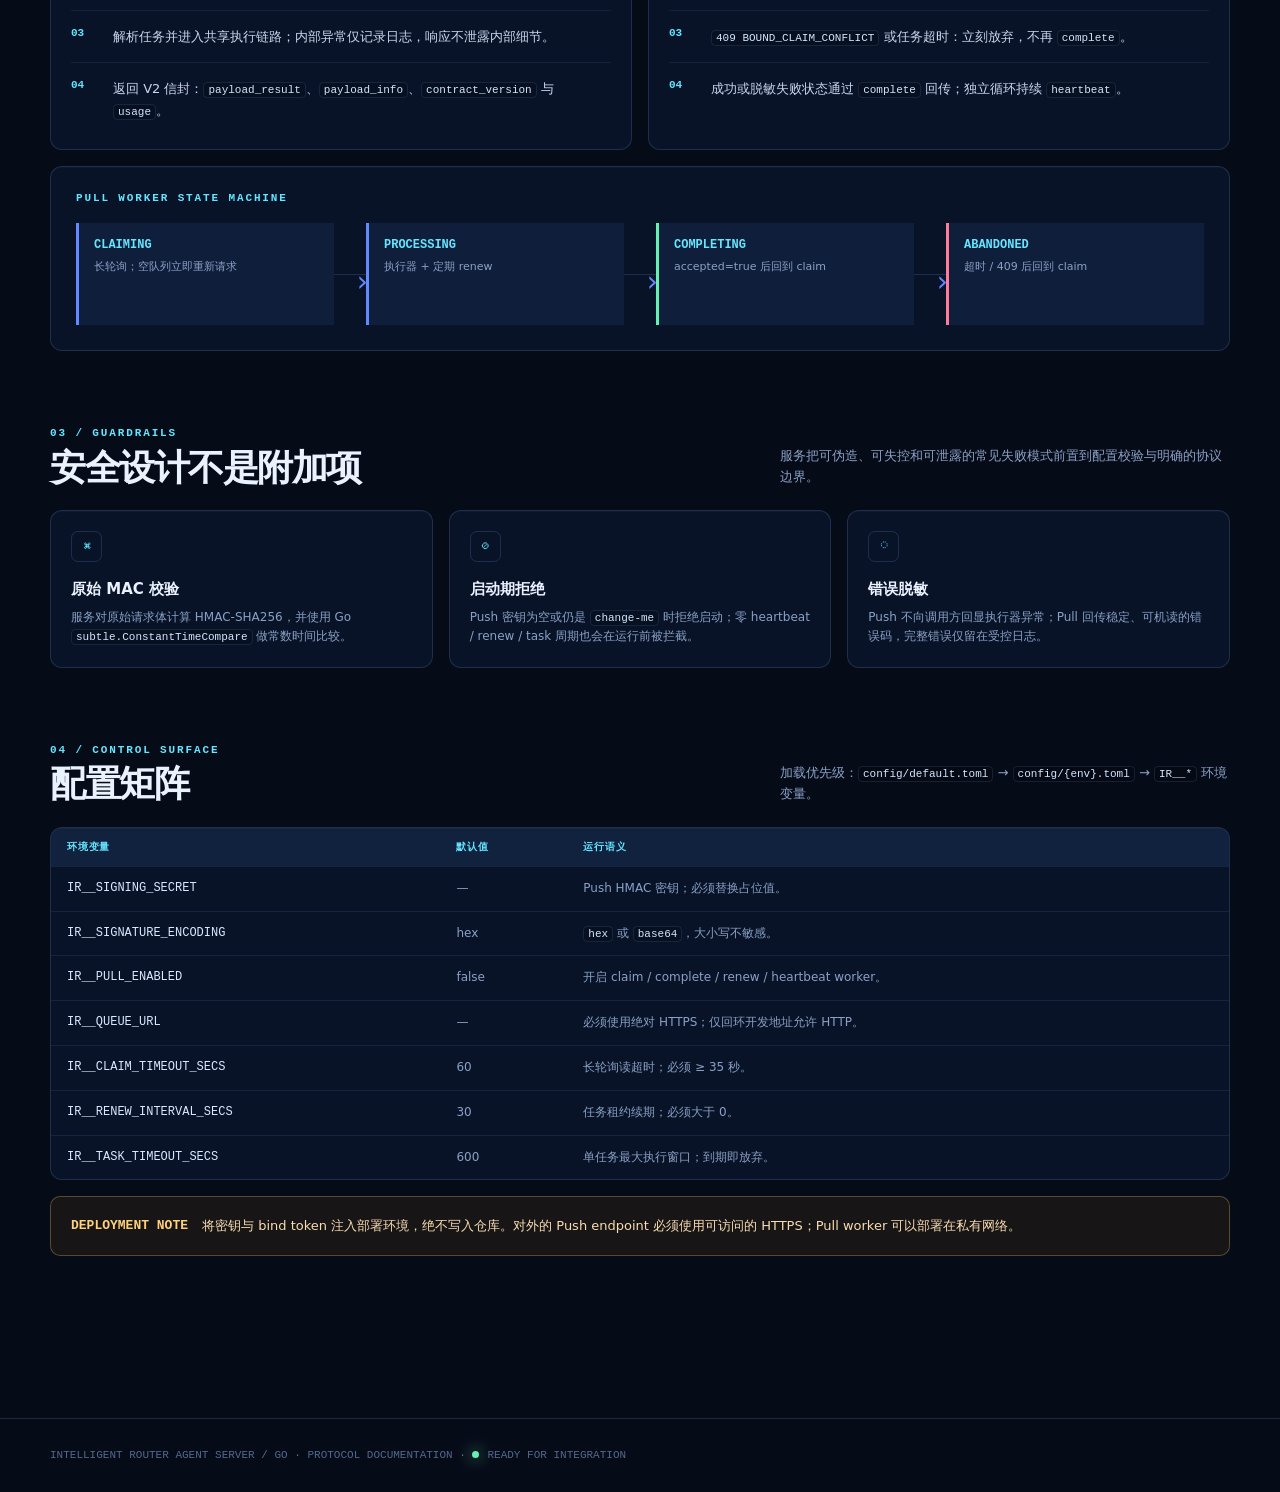
==== commit afbf582a: "feat!: rewrite platform on clean architecture with 8-module console Full v2 rewrite per doc/ARCHITEC" ====
--- a/doc/index.html
+++ b/doc/index.html
@@ -4,7 +4,7 @@
   <meta charset="utf-8">
   <meta name="viewport" content="width=device-width, initial-scale=1">
   <meta name="theme-color" content="#060b18">
-  <title>MOTA Agent Server · Go Runtime</title>
+  <title>Intelligent Router Agent Server · Go Runtime</title>
   <style>
     :root { --ink:#eaf2ff; --muted:#8ba0c5; --line:rgba(115,158,225,.20); --cyan:#66e5ff; --blue:#6389ff; --violet:#af7bff; --green:#67f0b1; --amber:#ffd27a; --danger:#ff7b9c; --panel:rgba(10,22,46,.78); }
     * { box-sizing:border-box; } html { scroll-behavior:smooth; }
@@ -37,12 +37,12 @@
   </style>
 </head>
 <body>
-  <nav><div class="wrap"><a class="brand" href="#top"><span class="dot"></span>MOTA // GO</a><div class="nav-links"><a href="architecture.html">系统架构</a><a href="#architecture">运行时</a><a href="#protocol">协议</a><a href="#security">防护</a><a href="#config">配置</a></div></div></nav>
+  <nav><div class="wrap"><a class="brand" href="#top"><span class="dot"></span>Intelligent Router // GO</a><div class="nav-links"><a href="architecture.html">系统架构</a><a href="#architecture">运行时</a><a href="#protocol">协议</a><a href="#security">防护</a><a href="#config">配置</a></div></div></nav>
   <header id="top"><div class="wrap hero">
-    <div><div class="eyebrow">Self-hosted agent connectivity layer · Go</div><h1>让你的 Agent<br>接入 <em>MOTA</em> 网络。</h1><p class="lede">一个生产取向的 Go 智能体桥接服务：在安全、可观测、可优雅退出的 Push / Pull 协议层之后，统一分发到内置处理器、本地 CLI、网关或托管智能体。</p><div class="hero-actions"><a class="button primary" href="#protocol">查看数据流 ↓</a><a class="button" href="#config">配置矩阵</a></div></div>
+    <div><div class="eyebrow">Self-hosted agent connectivity layer · Go</div><h1>让你的 Agent<br>接入 <em>Intelligent Router</em> 网络。</h1><p class="lede">一个生产取向的 Go 智能体桥接服务：在安全、可观测、可优雅退出的 Push / Pull 协议层之后，统一分发到内置处理器、本地 CLI、网关或托管智能体。</p><div class="hero-actions"><a class="button primary" href="#protocol">查看数据流 ↓</a><a class="button" href="#config">配置矩阵</a></div></div>
     <aside class="terminal"><div class="term-head"><span>runtime / live topology</span><span class="lights"><i></i><i></i><i></i></span></div><pre><span class="muted">$</span> go run .
 <span class="green">●</span> HTTP runtime <span class="muted">online</span>  :8080
-<span class="green">●</span> Push route   <span class="cyan">/mota/push</span>
+<span class="green">●</span> Push route   <span class="cyan">/ir/push</span>
 <span class="green">●</span> HMAC auth    <span class="violet">constant-time</span>
 <span class="muted">○</span> Pull worker  <span class="muted">opt-in</span>
 
@@ -53,20 +53,20 @@
     <section aria-label="Runtime facts"><div class="panel stats"><div class="stat"><b>2</b><span>Push + Pull 接入平面</span></div><div class="stat"><b>HMAC</b><span>SHA-256 请求完整性</span></div><div class="stat"><b>1×</b><span>单 worker 受监督认领</span></div><div class="stat"><b>5</b><span>健康 / 指标 / 版本端点</span></div></div></section>
     <section id="architecture"><div class="section-head"><div><div class="eyebrow">01 / System topology</div><h2>一个核心，两个接入平面</h2></div><p>Push 与 Pull 共享同一套执行与分发链路，协议与执行器逻辑解耦；HTTP 运行时由 hwhkit-go 统一托管。</p></div>
       <div class="panel topology"><div class="topology-grid">
-        <div class="node"><div class="node-label">MOTA PLATFORM</div><h3>Control Plane</h3><p>任务投递、队列签发、运行状态与结果采纳。</p></div><div class="flow"><small>HTTPS / Bearer</small></div>
+        <div class="node"><div class="node-label">INTELLIGENT ROUTER PLATFORM</div><h3>Control Plane</h3><p>任务投递、队列签发、运行状态与结果采纳。</p></div><div class="flow"><small>HTTPS / Bearer</small></div>
         <div class="node core"><div class="node-label">GO SERVICE</div><h3>Protocol Runtime</h3><p>签名验证、任务租约、心跳、错误边界与优雅退出。</p></div><div class="flow"><small>typed context</small></div>
         <div class="node"><div class="node-label">EXECUTION BACKEND</div><h3>执行器</h3><p>内置 Processor、本地 Agent CLI、网关模型或托管智能体。</p></div>
       </div><div class="runtime"><div class="panel"><div class="eyebrow">Built-in production surface</div><div><span class="chip">/health</span><span class="chip">/health/ready</span><span class="chip">/metrics</span><span class="chip">/version</span><span class="chip">/info</span><span class="chip">request-id</span><span class="chip">SIGTERM</span></div></div><div class="panel"><div class="eyebrow">Scaling model</div><p style="margin:8px 0 0;color:var(--muted);font-size:12px">单实例串行认领，限制已租约任务数量；需要更高吞吐时横向启动多个 worker 实例。</p></div></div>
       </div>
     </section>
     <section id="protocol"><div class="section-head"><div><div class="eyebrow">02 / Data plane</div><h2>协议流，清晰而克制</h2></div><p>Push 面向外部调用；Pull 面向队列驱动。两者都把任务统一映射为 <code>TaskContext</code>。</p></div>
-      <div class="protocol-grid"><article class="panel protocol"><div class="protocol-header"><h3>01 — Push ingress</h3><p>平台主动调用你的公开 HTTPS endpoint</p></div><ol class="steps"><li><b>接收原始 body</b>，读取签名、run ID 与 <code>X-MoTA-Idempotency-Key</code>。</li><li>以 HMAC-SHA256 校验 body；缺失、畸形或不匹配直接返回 <code>401</code>。</li><li>解析任务并进入共享执行链路；内部异常仅记录日志，响应不泄露内部细节。</li><li>返回 V2 信封：<code>payload_result</code>、<code>payload_info</code>、<code>contract_version</code> 与 <code>usage</code>。</li></ol></article>
+      <div class="protocol-grid"><article class="panel protocol"><div class="protocol-header"><h3>01 — Push ingress</h3><p>平台主动调用你的公开 HTTPS endpoint</p></div><ol class="steps"><li><b>接收原始 body</b>，读取签名、run ID 与 <code>X-IR-Idempotency-Key</code>。</li><li>以 HMAC-SHA256 校验 body；缺失、畸形或不匹配直接返回 <code>401</code>。</li><li>解析任务并进入共享执行链路；内部异常仅记录日志，响应不泄露内部细节。</li><li>返回 V2 信封：<code>payload_result</code>、<code>payload_info</code>、<code>contract_version</code> 与 <code>usage</code>。</li></ol></article>
       <article class="panel protocol"><div class="protocol-header"><h3>02 — Pull egress</h3><p>worker 从平台队列长期认领工作</p></div><ol class="steps"><li><code>claim</code> 长轮询；<code>204</code> 无任务时立即再次认领。</li><li>以受监督的串行方式处理任务，同时按配置 <code>renew</code> 租约。</li><li><code>409 BOUND_CLAIM_CONFLICT</code> 或任务超时：立刻放弃，不再 <code>complete</code>。</li><li>成功或脱敏失败状态通过 <code>complete</code> 回传；独立循环持续 <code>heartbeat</code>。</li></ol></article></div>
       <div class="panel state-board" style="margin-top:16px"><div class="eyebrow" style="margin-bottom:18px">Pull worker state machine</div><div class="state-track"><div class="state"><b>CLAIMING</b><span>长轮询；空队列立即重新请求</span></div><div class="state-arrow"></div><div class="state"><b>PROCESSING</b><span>执行器 + 定期 renew</span></div><div class="state-arrow"></div><div class="state success"><b>COMPLETING</b><span>accepted=true 后回到 claim</span></div><div class="state-arrow"></div><div class="state danger"><b>ABANDONED</b><span>超时 / 409 后回到 claim</span></div></div></div>
     </section>
     <section id="security"><div class="section-head"><div><div class="eyebrow">03 / Guardrails</div><h2>安全设计不是附加项</h2></div><p>服务把可伪造、可失控和可泄露的常见失败模式前置到配置校验与明确的协议边界。</p></div><div class="security"><article class="panel"><div class="icon">⌘</div><h3>原始 MAC 校验</h3><p>服务对原始请求体计算 HMAC-SHA256，并使用 Go <code>subtle.ConstantTimeCompare</code> 做常数时间比较。</p></article><article class="panel"><div class="icon">⊘</div><h3>启动期拒绝</h3><p>Push 密钥为空或仍是 <code>change-me</code> 时拒绝启动；零 heartbeat / renew / task 周期也会在运行前被拦截。</p></article><article class="panel"><div class="icon">◌</div><h3>错误脱敏</h3><p>Push 不向调用方回显执行器异常；Pull 回传稳定、可机读的错误码，完整错误仅留在受控日志。</p></article></div></section>
-    <section id="config"><div class="section-head"><div><div class="eyebrow">04 / Control surface</div><h2>配置矩阵</h2></div><p>加载优先级：<code>config/default.toml</code> → <code>config/{env}.toml</code> → <code>MOTA__*</code> 环境变量。</p></div><div class="panel config"><table><thead><tr><th>环境变量</th><th>默认值</th><th>运行语义</th></tr></thead><tbody><tr><td>MOTA__SIGNING_SECRET</td><td>—</td><td>Push HMAC 密钥；必须替换占位值。</td></tr><tr><td>MOTA__SIGNATURE_ENCODING</td><td>hex</td><td><code>hex</code> 或 <code>base64</code>，大小写不敏感。</td></tr><tr><td>MOTA__PULL_ENABLED</td><td>false</td><td>开启 claim / complete / renew / heartbeat worker。</td></tr><tr><td>MOTA__QUEUE_URL</td><td>—</td><td>必须使用绝对 HTTPS；仅回环开发地址允许 HTTP。</td></tr><tr><td>MOTA__CLAIM_TIMEOUT_SECS</td><td>60</td><td>长轮询读超时；必须 ≥ 35 秒。</td></tr><tr><td>MOTA__RENEW_INTERVAL_SECS</td><td>30</td><td>任务租约续期；必须大于 0。</td></tr><tr><td>MOTA__TASK_TIMEOUT_SECS</td><td>600</td><td>单任务最大执行窗口；到期即放弃。</td></tr></tbody></table></div><div class="callout" style="margin-top:16px"><b>DEPLOYMENT NOTE</b><span>将密钥与 bind token 注入部署环境，绝不写入仓库。对外的 Push endpoint 必须使用可访问的 HTTPS；Pull worker 可以部署在私有网络。</span></div></section>
+    <section id="config"><div class="section-head"><div><div class="eyebrow">04 / Control surface</div><h2>配置矩阵</h2></div><p>加载优先级：<code>config/default.toml</code> → <code>config/{env}.toml</code> → <code>IR__*</code> 环境变量。</p></div><div class="panel config"><table><thead><tr><th>环境变量</th><th>默认值</th><th>运行语义</th></tr></thead><tbody><tr><td>IR__SIGNING_SECRET</td><td>—</td><td>Push HMAC 密钥；必须替换占位值。</td></tr><tr><td>IR__SIGNATURE_ENCODING</td><td>hex</td><td><code>hex</code> 或 <code>base64</code>，大小写不敏感。</td></tr><tr><td>IR__PULL_ENABLED</td><td>false</td><td>开启 claim / complete / renew / heartbeat worker。</td></tr><tr><td>IR__QUEUE_URL</td><td>—</td><td>必须使用绝对 HTTPS；仅回环开发地址允许 HTTP。</td></tr><tr><td>IR__CLAIM_TIMEOUT_SECS</td><td>60</td><td>长轮询读超时；必须 ≥ 35 秒。</td></tr><tr><td>IR__RENEW_INTERVAL_SECS</td><td>30</td><td>任务租约续期；必须大于 0。</td></tr><tr><td>IR__TASK_TIMEOUT_SECS</td><td>600</td><td>单任务最大执行窗口；到期即放弃。</td></tr></tbody></table></div><div class="callout" style="margin-top:16px"><b>DEPLOYMENT NOTE</b><span>将密钥与 bind token 注入部署环境，绝不写入仓库。对外的 Push endpoint 必须使用可访问的 HTTPS；Pull worker 可以部署在私有网络。</span></div></section>
   </main>
-  <footer><div class="wrap">MOTA AGENT SERVER / GO · PROTOCOL DOCUMENTATION · <span class="dot"></span>READY FOR INTEGRATION</div></footer>
+  <footer><div class="wrap">INTELLIGENT ROUTER AGENT SERVER / GO · PROTOCOL DOCUMENTATION · <span class="dot"></span>READY FOR INTEGRATION</div></footer>
 </body>
 </html>
